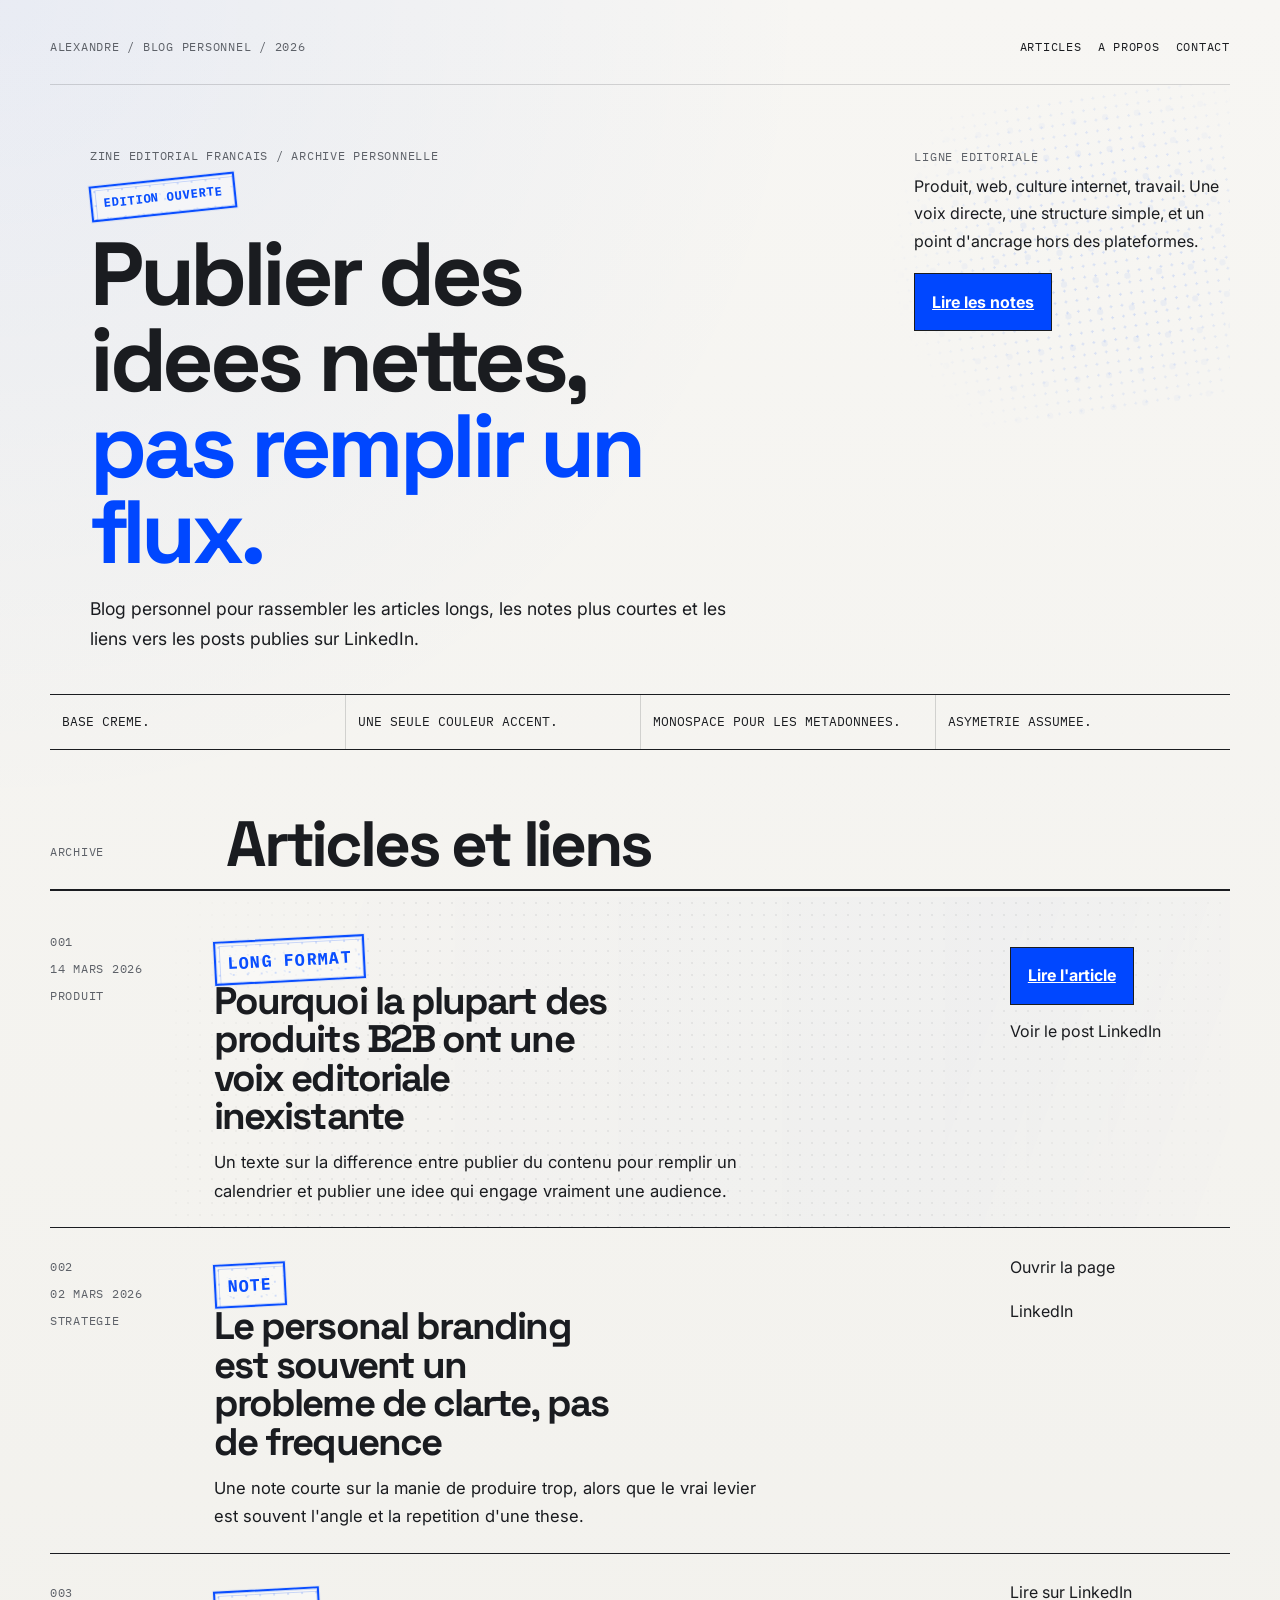
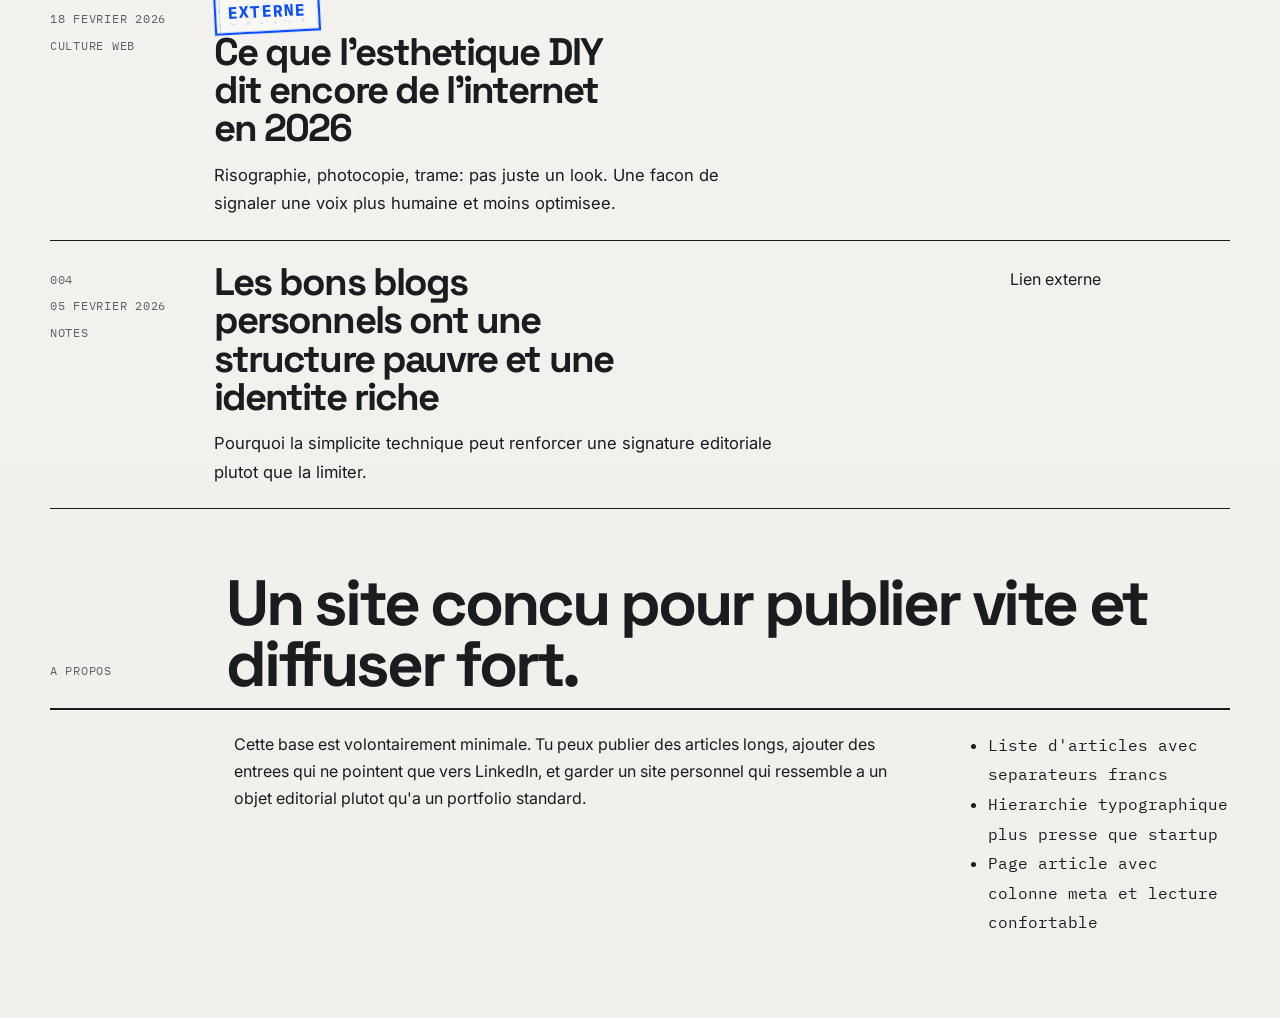
==== index.html @ 9a9c35d8 "first commit" ====
<!DOCTYPE html>
<html lang="fr">
  <head>
    <meta charset="UTF-8" />
    <meta name="viewport" content="width=device-width, initial-scale=1.0" />
    <title>Alexandre | Notes, articles et prises de position</title>
    <meta
      name="description"
      content="Blog personnel editorial. Articles, notes et liens vers les publications LinkedIn."
    />
    <link rel="preconnect" href="https://fonts.googleapis.com" />
    <link rel="preconnect" href="https://fonts.gstatic.com" crossorigin />
    <link
      href="https://fonts.googleapis.com/css2?family=IBM+Plex+Mono:wght@400;500;700&family=Inter:wght@400;500;600;700;800&family=Space+Grotesk:wght@500;700&display=swap"
      rel="stylesheet"
    />
    <link rel="stylesheet" href="./styles.css" />
  </head>
  <body class="home-page">
    <div class="page-grain" aria-hidden="true"></div>

    <header class="site-header">
      <p class="site-kicker">Alexandre / blog personnel / 2026</p>
      <nav class="site-nav" aria-label="Navigation principale">
        <a href="#articles">Articles</a>
        <a href="#about">A propos</a>
        <a href="mailto:bonjour@example.com">Contact</a>
      </nav>
    </header>

    <main>
      <section class="hero">
        <div class="hero-copy">
          <p class="eyebrow">Zine editorial francais / archive personnelle</p>
          <p class="stamp stamp-hero">Edition ouverte</p>
          <h1>
            Publier des idees nettes,
            <span>pas remplir un flux.</span>
          </h1>
          <p class="hero-lead">
            Blog personnel pour rassembler les articles longs, les notes plus
            courtes et les liens vers les posts publies sur LinkedIn.
          </p>
        </div>

        <div class="hero-note">
          <p class="meta">Ligne editoriale</p>
          <p>
            Produit, web, culture internet, travail. Une voix directe, une
            structure simple, et un point d'ancrage hors des plateformes.
          </p>
          <a class="button-link" href="#articles">Lire les notes</a>
        </div>
      </section>

      <section class="manifesto-band" aria-label="Ligne editoriale">
        <p>Base creme.</p>
        <p>Une seule couleur accent.</p>
        <p>Monospace pour les metadonnees.</p>
        <p>Asymetrie assumee.</p>
      </section>

      <section class="articles-section" id="articles">
        <div class="section-heading">
          <p class="section-label">Archive</p>
          <h2>Articles et liens</h2>
        </div>

        <div class="archive-list">
          <article class="archive-item archive-item-featured">
            <div class="archive-meta">
              <p class="meta">001</p>
              <p class="meta">14 mars 2026</p>
              <p class="meta">produit</p>
            </div>
            <div class="archive-main">
              <p class="stamp stamp-inline">Long format</p>
              <h3>Pourquoi la plupart des produits B2B ont une voix editoriale inexistante</h3>
              <p>
                Un texte sur la difference entre publier du contenu pour remplir
                un calendrier et publier une idee qui engage vraiment une
                audience.
              </p>
            </div>
            <div class="archive-actions">
              <a class="button-link" href="./articles/voix-editoriale.html">Lire l'article</a>
              <a class="text-link" href="https://www.linkedin.com/" target="_blank" rel="noreferrer"
                >Voir le post LinkedIn</a
              >
            </div>
          </article>

          <article class="archive-item">
            <div class="archive-meta">
              <p class="meta">002</p>
              <p class="meta">02 mars 2026</p>
              <p class="meta">strategie</p>
            </div>
            <div class="archive-main">
              <p class="stamp stamp-inline">Note</p>
              <h3>Le personal branding est souvent un probleme de clarte, pas de frequence</h3>
              <p>
                Une note courte sur la manie de produire trop, alors que le vrai
                levier est souvent l'angle et la repetition d'une these.
              </p>
            </div>
            <div class="archive-actions">
              <a class="text-link" href="./articles/personal-branding.html">Ouvrir la page</a>
              <a class="text-link" href="https://www.linkedin.com/" target="_blank" rel="noreferrer"
                >LinkedIn</a
              >
            </div>
          </article>

          <article class="archive-item">
            <div class="archive-meta">
              <p class="meta">003</p>
              <p class="meta">18 fevrier 2026</p>
              <p class="meta">culture web</p>
            </div>
            <div class="archive-main">
              <p class="stamp stamp-inline">Externe</p>
              <h3>Ce que l'esthetique DIY dit encore de l'internet en 2026</h3>
              <p>
                Risographie, photocopie, trame: pas juste un look. Une facon de
                signaler une voix plus humaine et moins optimisee.
              </p>
            </div>
            <div class="archive-actions">
              <a class="text-link" href="https://www.linkedin.com/" target="_blank" rel="noreferrer"
                >Lire sur LinkedIn</a
              >
            </div>
          </article>

          <article class="archive-item">
            <div class="archive-meta">
              <p class="meta">004</p>
              <p class="meta">05 fevrier 2026</p>
              <p class="meta">notes</p>
            </div>
            <div class="archive-main">
              <h3>Les bons blogs personnels ont une structure pauvre et une identite riche</h3>
              <p>
                Pourquoi la simplicite technique peut renforcer une signature
                editoriale plutot que la limiter.
              </p>
            </div>
            <div class="archive-actions">
              <a class="text-link" href="https://www.linkedin.com/" target="_blank" rel="noreferrer"
                >Lien externe</a
              >
            </div>
          </article>
        </div>
      </section>

      <section class="about-section" id="about">
        <div class="section-heading">
          <p class="section-label">A propos</p>
          <h2>Un site concu pour publier vite et diffuser fort.</h2>
        </div>

        <div class="about-layout">
          <p>
            Cette base est volontairement minimale. Tu peux publier des articles
            longs, ajouter des entrees qui ne pointent que vers LinkedIn, et
            garder un site personnel qui ressemble a un objet editorial plutot
            qu'a un portfolio standard.
          </p>
          <ul class="about-list">
            <li>Liste d'articles avec separateurs francs</li>
            <li>Hierarchie typographique plus presse que startup</li>
            <li>Page article avec colonne meta et lecture confortable</li>
          </ul>
        </div>
      </section>
    </main>
  </body>
</html>
---- styles.css ----
:root {
  --bg: #f7f6f3;
  --bg-strong: #f0efea;
  --surface: rgba(255, 255, 255, 0.52);
  --text: #1a1c20;
  --muted: #5d6168;
  --line: rgba(26, 28, 32, 0.16);
  --line-strong: #1a1c20;
  --accent: #0047ff;
  --accent-soft: rgba(0, 71, 255, 0.08);
  --font-display: "Space Grotesk", "Arial Black", sans-serif;
  --font-body: "Inter", Arial, sans-serif;
  --font-mono: "IBM Plex Mono", monospace;
  --content-width: 1180px;
  --reading-width: 66ch;
  --halftone-dark: rgba(26, 28, 32, 0.12);
  --halftone-accent: rgba(0, 71, 255, 0.15);
}

*,
*::before,
*::after {
  box-sizing: border-box;
}

html {
  scroll-behavior: smooth;
}

body {
  margin: 0;
  min-height: 100vh;
  color: var(--text);
  font-family: var(--font-body);
  line-height: 1.7;
  background:
    radial-gradient(circle at top left, rgba(0, 71, 255, 0.06), transparent 28%),
    linear-gradient(180deg, var(--bg) 0%, var(--bg-strong) 100%);
}

img {
  display: block;
  max-width: 100%;
}

a {
  color: inherit;
}

.page-grain {
  position: fixed;
  inset: 0;
  pointer-events: none;
  opacity: 0.04;
  background-image:
    radial-gradient(rgba(0, 0, 0, 0.18) 0.45px, transparent 0.45px),
    radial-gradient(rgba(0, 0, 0, 0.08) 0.45px, transparent 0.45px);
  background-position: 0 0, 9px 11px;
  background-size: 14px 14px, 17px 17px;
  mix-blend-mode: multiply;
}

.site-header,
main {
  position: relative;
  z-index: 1;
}

.site-header,
.hero,
.manifesto-band,
.articles-section,
.about-section,
.article-shell {
  width: min(calc(100% - 2rem), var(--content-width));
  margin-inline: auto;
}

.site-header {
  display: flex;
  justify-content: space-between;
  align-items: baseline;
  gap: 1rem;
  padding: 1.5rem 0 0.85rem;
  border-bottom: 1px solid var(--line);
}

.site-kicker,
.meta,
.section-label,
.eyebrow,
.site-nav,
.article-number,
.back-link {
  font-family: var(--font-mono);
  font-size: 0.78rem;
  letter-spacing: 0.06em;
  text-transform: uppercase;
}

.site-kicker,
.meta,
.section-label,
.eyebrow,
.article-number {
  color: var(--muted);
}

.site-nav {
  display: flex;
  flex-wrap: wrap;
  gap: 1rem;
}

.site-nav a,
.text-link,
.back-link {
  text-decoration: none;
}

.site-nav a:hover,
.site-nav a:focus-visible,
.text-link:hover,
.text-link:focus-visible,
.archive-item:hover h3,
.archive-item:focus-within h3 {
  color: var(--accent);
}

.hero {
  position: relative;
  overflow: hidden;
  display: grid;
  grid-template-columns: minmax(0, 1.45fr) minmax(240px, 0.55fr);
  gap: 2rem;
  padding: 3rem 0 2.5rem;
  align-items: end;
}

.hero::after {
  content: "";
  position: absolute;
  right: -6rem;
  top: 0.5rem;
  width: 28rem;
  height: 20rem;
  pointer-events: none;
  background-image:
    radial-gradient(circle, var(--halftone-accent) 0 1.2px, transparent 1.2px),
    radial-gradient(circle, rgba(0, 71, 255, 0.06) 0 3.5px, transparent 3.5px);
  background-size: 11px 11px, 32px 32px;
  background-position: 0 0, 6px 10px;
  mix-blend-mode: multiply;
  opacity: 0.85;
  transform: rotate(-8deg);
  mask-image: radial-gradient(circle at center, black 30%, transparent 78%);
}

.hero-copy {
  position: relative;
  z-index: 1;
  padding-left: clamp(0rem, 4vw, 2.5rem);
}

.stamp {
  display: inline-flex;
  align-items: center;
  justify-content: center;
  position: relative;
  width: fit-content;
  max-width: 100%;
  padding: 0.38rem 0.7rem 0.34rem;
  border: 2px solid var(--accent);
  color: var(--accent);
  font-family: var(--font-mono);
  font-size: 0.76rem;
  font-weight: 700;
  letter-spacing: 0.08em;
  text-transform: uppercase;
  background:
    radial-gradient(circle at 20% 30%, rgba(0, 71, 255, 0.16) 0 1px, transparent 1px),
    radial-gradient(circle at 80% 70%, rgba(0, 71, 255, 0.12) 0 1px, transparent 1px),
    rgba(255, 255, 255, 0.45);
  background-size: 14px 14px, 18px 18px, auto;
  box-shadow:
    inset 0 0 0 1px rgba(0, 71, 255, 0.2),
    0 0 0 1px rgba(0, 71, 255, 0.08);
  opacity: 0.96;
  mix-blend-mode: multiply;
  filter: saturate(1.05) contrast(1.02);
}

.stamp::before,
.stamp::after {
  content: "";
  position: absolute;
  inset: 0;
  pointer-events: none;
}

.stamp::before {
  border: 1px solid rgba(0, 71, 255, 0.38);
  transform: translate(2px, 2px) scale(0.98);
  opacity: 0.55;
}

.stamp::after {
  inset: 18% 10%;
  background-image: radial-gradient(rgba(0, 71, 255, 0.16) 0 0.7px, transparent 0.7px);
  background-size: 9px 9px;
  opacity: 0.4;
  mix-blend-mode: multiply;
}

.stamp-hero {
  margin: 0 0 1rem;
  transform: rotate(-6deg);
}

.stamp-inline {
  margin: 0 0 0.9rem;
  transform: rotate(-3deg);
}

.hero h1,
.section-heading h2,
.archive-main h3,
.article-hero h1,
.article-body h2 {
  margin: 0;
  font-family: var(--font-display);
  font-weight: 700;
  letter-spacing: -0.05em;
}

.hero h1 {
  max-width: 11ch;
  font-size: clamp(3.2rem, 7vw, 6.5rem);
  line-height: 0.96;
}

.hero h1 span {
  color: var(--accent);
}

.hero-lead {
  max-width: 42rem;
  margin: 1.2rem 0 0;
  font-size: 1.1rem;
}

.hero-note {
  position: relative;
  z-index: 1;
  align-self: start;
  padding-top: 0.5rem;
}

.hero-note p {
  margin: 0.35rem 0 0;
}

.button-link,
.text-link,
.back-link {
  display: inline-flex;
  align-items: center;
  gap: 0.35rem;
}

.button-link {
  margin-top: 1.15rem;
  padding: 0.9rem 1.05rem;
  border: 1px solid var(--line-strong);
  background: var(--accent);
  color: #ffffff;
  font-weight: 700;
}

.button-link:hover,
.button-link:focus-visible {
  background: #0039cd;
}

.text-link {
  padding-bottom: 0.15rem;
  border-bottom: 2px solid transparent;
}

.text-link:hover,
.text-link:focus-visible,
.back-link:hover,
.back-link:focus-visible {
  border-color: currentColor;
}

.manifesto-band {
  position: relative;
  overflow: hidden;
  display: grid;
  grid-template-columns: repeat(4, 1fr);
  gap: 0;
  margin-bottom: 4rem;
  border-top: 1px solid var(--line-strong);
  border-bottom: 1px solid var(--line-strong);
}

.manifesto-band::after {
  content: "";
  position: absolute;
  inset: 0;
  pointer-events: none;
  background-image: radial-gradient(circle, var(--halftone-dark) 0 0.7px, transparent 0.7px);
  background-size: 10px 10px;
  opacity: 0.35;
  mask-image: linear-gradient(90deg, transparent, black 22%, black 78%, transparent);
}

.manifesto-band p {
  position: relative;
  z-index: 1;
  margin: 0;
  padding: 1rem 0.75rem;
  font-family: var(--font-mono);
  font-size: 0.82rem;
  text-transform: uppercase;
}

.manifesto-band p + p {
  border-left: 1px solid var(--line);
}


.section-heading {
  display: grid;
  grid-template-columns: 160px 1fr;
  gap: 1rem;
  align-items: end;
  padding-bottom: 0.9rem;
  border-bottom: 2px solid var(--line-strong);
}

.section-heading h2 {
  font-size: clamp(2.2rem, 5vw, 4.2rem);
  line-height: 0.94;
}

.articles-section {
  padding-bottom: 4rem;
}

.archive-list {
  padding-top: 0.35rem;
}

.archive-item {
  display: grid;
  grid-template-columns: 140px minmax(0, 1fr) 220px;
  gap: 1.5rem;
  align-items: start;
  padding: 1.4rem 0;
  border-bottom: 1px solid var(--line-strong);
}

.archive-item-featured {
  position: relative;
  padding-top: 1.8rem;
}

.archive-item-featured::before {
  content: "";
  position: absolute;
  inset: 0 0 0 7.5rem;
  pointer-events: none;
  background:
    radial-gradient(circle, var(--halftone-dark) 0 0.8px, transparent 0.8px),
    linear-gradient(90deg, transparent 0%, rgba(0, 71, 255, 0.05) 100%);
  background-size: 12px 12px, auto;
  background-position: 0 0, 0 0;
  opacity: 0.5;
  mask-image: linear-gradient(110deg, transparent 0%, black 22%, black 72%, transparent 100%);
}

.archive-item-featured > * {
  position: relative;
  z-index: 1;
}

.archive-meta {
  padding-top: 0.35rem;
}

.archive-meta p {
  margin: 0 0 0.35rem;
}

.archive-main h3 {
  max-width: 16ch;
  font-size: clamp(1.7rem, 3vw, 3rem);
  line-height: 1;
}

.archive-main p {
  max-width: 56ch;
  margin: 0.8rem 0 0;
  font-size: 1.04rem;
}

.archive-actions {
  display: flex;
  flex-direction: column;
  align-items: flex-start;
  gap: 0.8rem;
  padding-top: 0.2rem;
}

.about-section {
  padding-bottom: 5rem;
}

.about-layout {
  display: grid;
  grid-template-columns: 160px minmax(0, 1fr) 260px;
  gap: 1rem 1.5rem;
  padding-top: 1.3rem;
}

.about-layout p {
  grid-column: 2;
  max-width: var(--reading-width);
  margin: 0;
}

.about-list {
  grid-column: 3;
  margin: 0;
  padding-left: 1.1rem;
  font-family: var(--font-mono);
  line-height: 1.85;
}

.article-page {
  padding-bottom: 4rem;
}

.article-shell {
  padding-top: 1.5rem;
}

.back-link {
  margin-bottom: 2rem;
}

.article-hero {
  display: grid;
  grid-template-columns: 160px minmax(0, 1fr) 240px;
  gap: 1.5rem;
  align-items: start;
  margin-bottom: 2.2rem;
}

.article-hero > div {
  grid-column: 2;
}

.article-hero h1 {
  max-width: 12ch;
  font-size: clamp(2.8rem, 6vw, 5.3rem);
  line-height: 0.95;
}

.article-lead {
  max-width: var(--reading-width);
  margin: 1rem 0 0;
  font-size: 1.12rem;
}

.article-sidecard {
  grid-column: 3;
  padding-top: 0.4rem;
  border-left: 1px solid var(--line);
  padding-left: 1rem;
}

.article-sidecard p {
  margin: 0.3rem 0;
}

.article-content-grid {
  display: grid;
  grid-template-columns: 160px minmax(0, 1fr) 240px;
  gap: 1.5rem;
}


.article-body {
  grid-column: 2;
  max-width: var(--reading-width);
}

.article-body h2 {
  margin: 2.5rem 0 0.9rem;
  font-size: clamp(1.7rem, 3.5vw, 2.6rem);
  line-height: 0.98;
}

.article-body p,
.article-body li {
  font-size: 1.05rem;
}

.article-body ul {
  padding-left: 1.1rem;
}

.article-pullquote {
  grid-column: 3;
  align-self: start;
  position: sticky;
  top: 1.5rem;
  padding-left: 1rem;
  border-left: 1px solid var(--line);
}

.article-pullquote p {
  margin: 0;
  font-family: var(--font-display);
  font-size: 1.35rem;
  line-height: 1.05;
  letter-spacing: -0.04em;
}

@media (max-width: 980px) {
  .hero,
  .section-heading,
  .archive-item,
  .about-layout,
  .article-hero,
  .article-content-grid,
  .manifesto-band {
    grid-template-columns: 1fr;
  }

  .hero-copy,
  .article-hero > div,
  .article-body,
  .about-layout p,
  .about-list,
  .article-sidecard,
  .article-pullquote {
    grid-column: auto;
    padding-left: 0;
    border-left: 0;
  }

  .manifesto-band p + p {
    border-left: 0;
    border-top: 1px solid var(--line);
  }

  .archive-item,
  .archive-actions {
    gap: 0.9rem;
  }

  .archive-actions {
    flex-direction: row;
    flex-wrap: wrap;
  }

  .article-pullquote {
    position: static;
    padding-top: 0.5rem;
    border-top: 1px solid var(--line);
  }

  .hero::after {
    right: -9rem;
    width: 22rem;
    height: 16rem;
    opacity: 0.65;
  }

  .archive-item-featured::before {
    inset: 0;
  }
}

@media (max-width: 640px) {
  .site-header {
    flex-direction: column;
    align-items: flex-start;
  }

  .hero {
    padding-top: 2.2rem;
  }

  .hero h1,
  .section-heading h2,
  .archive-main h3,
  .article-hero h1 {
    max-width: 100%;
  }

  .hero::after {
    right: -8rem;
    top: 2rem;
    width: 18rem;
    height: 12rem;
  }
}
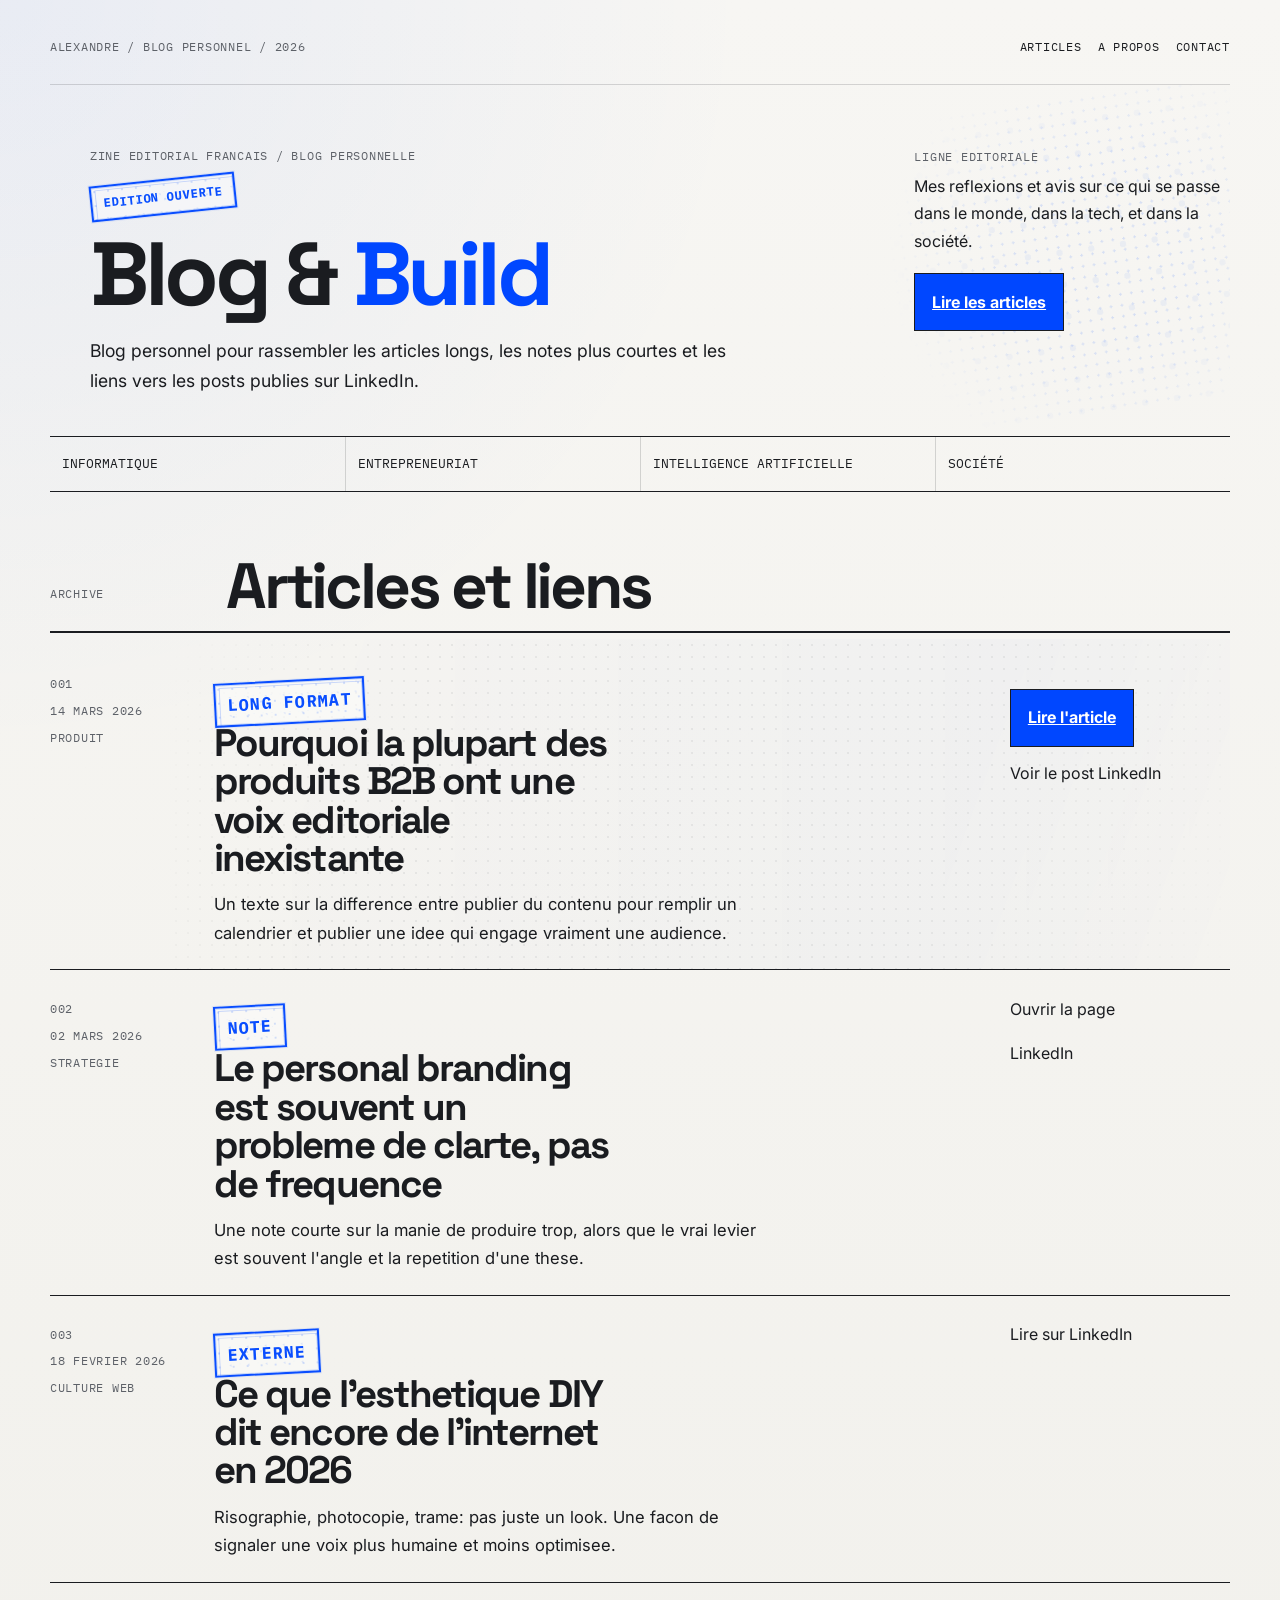
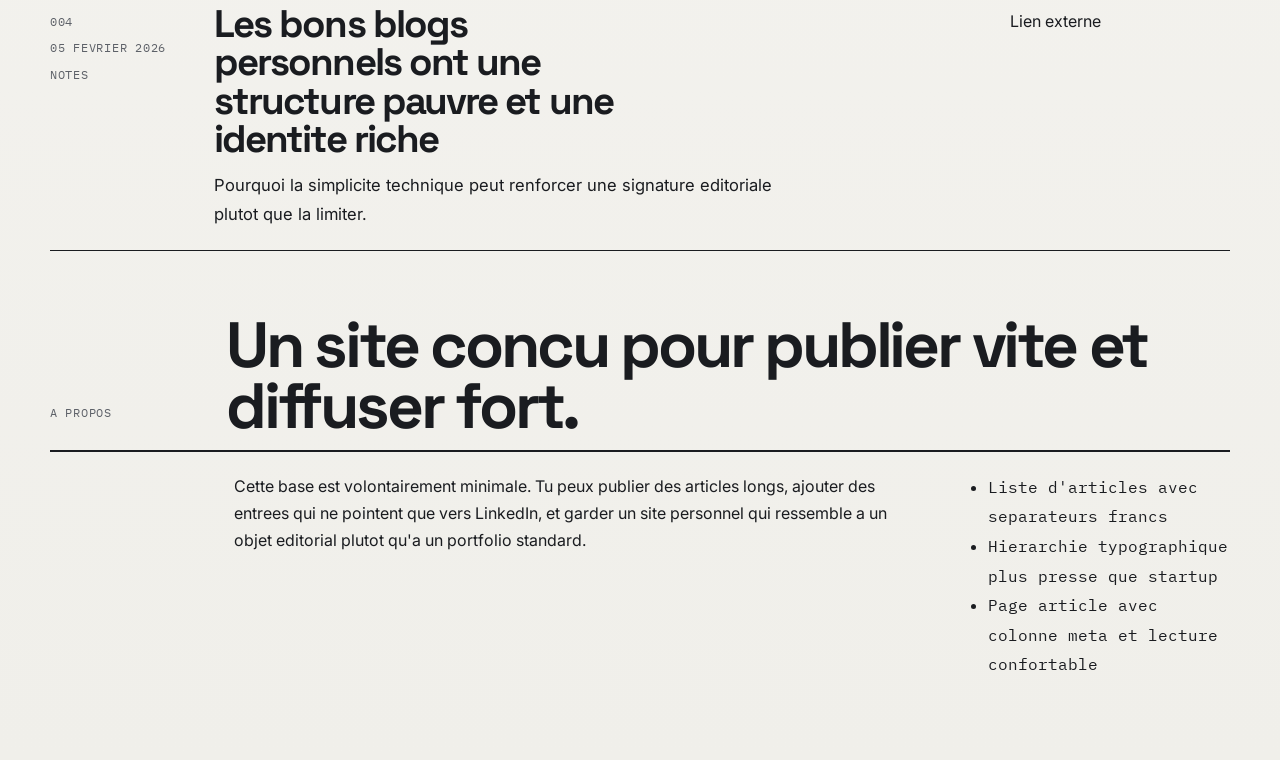
==== commit b71204da: "update" ====
--- a/index.html
+++ b/index.html
@@ -3,7 +3,7 @@
   <head>
     <meta charset="UTF-8" />
     <meta name="viewport" content="width=device-width, initial-scale=1.0" />
-    <title>Alexandre | Notes, articles et prises de position</title>
+    <title>Alexandre EBERHARDT | Notes, articles et prises de position</title>
     <meta
       name="description"
       content="Blog personnel editorial. Articles, notes et liens vers les publications LinkedIn."
@@ -31,11 +31,11 @@
     <main>
       <section class="hero">
         <div class="hero-copy">
-          <p class="eyebrow">Zine editorial francais / archive personnelle</p>
+          <p class="eyebrow">Zine editorial francais / blog personnelle</p>
           <p class="stamp stamp-hero">Edition ouverte</p>
           <h1>
-            Publier des idees nettes,
-            <span>pas remplir un flux.</span>
+            Blog &
+            <span>Build</span>
           </h1>
           <p class="hero-lead">
             Blog personnel pour rassembler les articles longs, les notes plus
@@ -46,18 +46,17 @@
         <div class="hero-note">
           <p class="meta">Ligne editoriale</p>
           <p>
-            Produit, web, culture internet, travail. Une voix directe, une
-            structure simple, et un point d'ancrage hors des plateformes.
+            Mes reflexions et avis sur ce qui se passe dans le monde, dans la tech, et dans la société.
           </p>
-          <a class="button-link" href="#articles">Lire les notes</a>
+          <a class="button-link" href="#articles">Lire les articles</a>
         </div>
       </section>
 
       <section class="manifesto-band" aria-label="Ligne editoriale">
-        <p>Base creme.</p>
-        <p>Une seule couleur accent.</p>
-        <p>Monospace pour les metadonnees.</p>
-        <p>Asymetrie assumee.</p>
+        <p>Informatique</p>
+        <p>Entrepreneuriat</p>
+        <p>Intelligence artificielle</p>
+        <p>Société</p>
       </section>
 
       <section class="articles-section" id="articles">
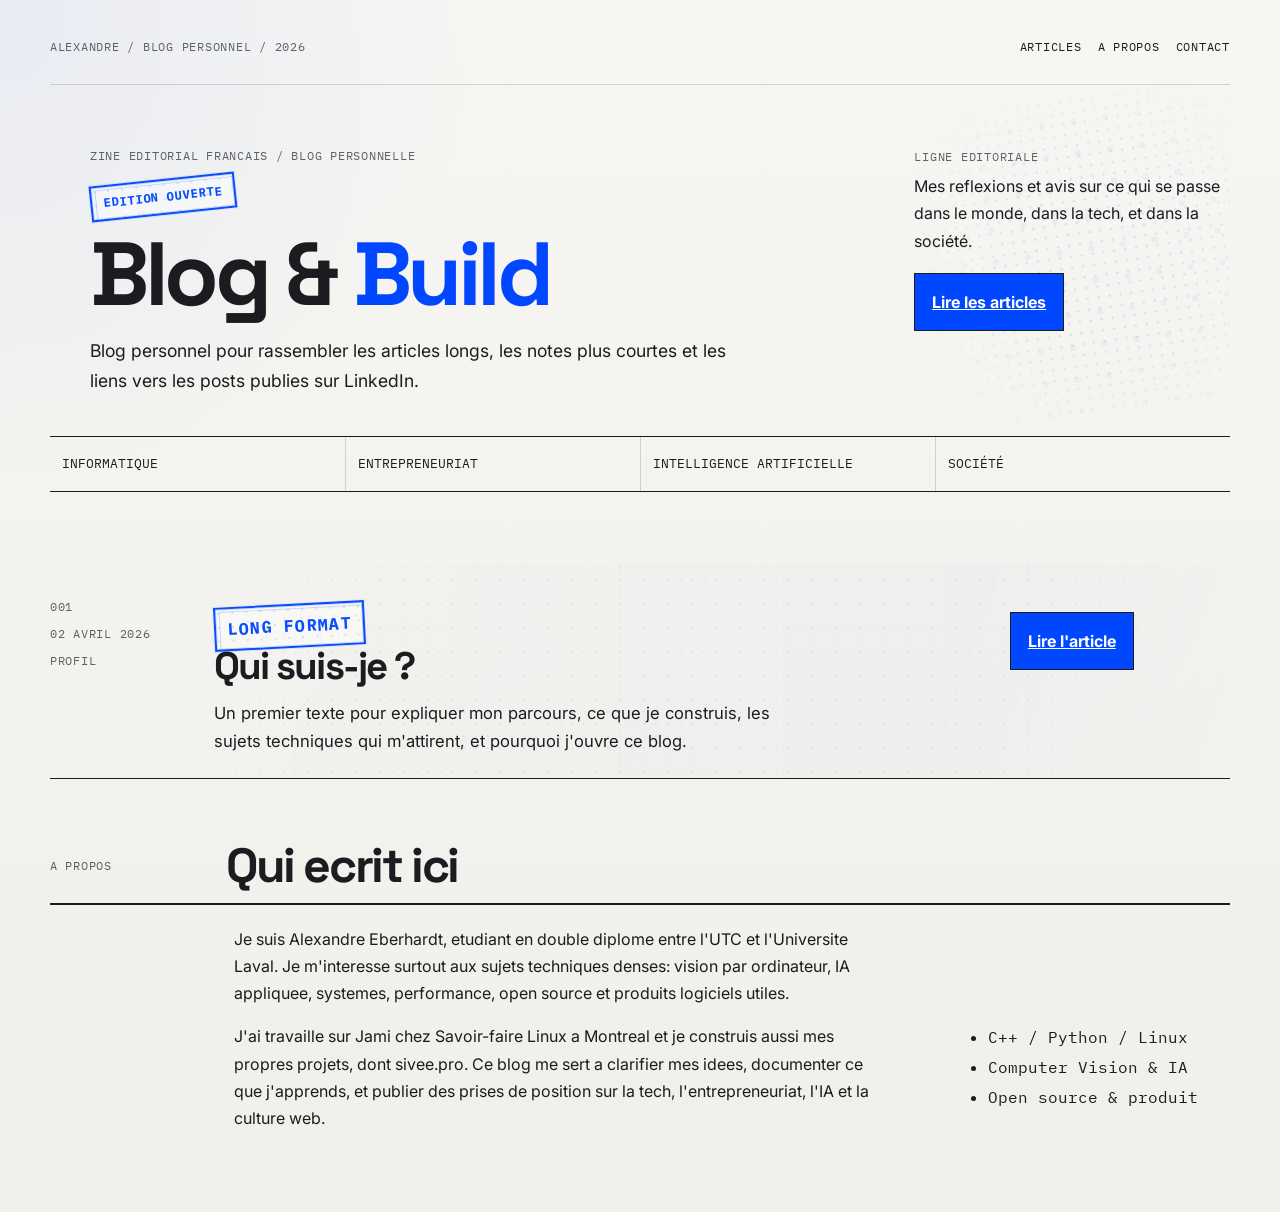
==== commit a8787ed3: "clean" ====
--- a/index.html
+++ b/index.html
@@ -60,95 +60,26 @@
       </section>
 
       <section class="articles-section" id="articles">
-        <div class="section-heading">
-          <p class="section-label">Archive</p>
-          <h2>Articles et liens</h2>
-        </div>
-
         <div class="archive-list">
           <article class="archive-item archive-item-featured">
             <div class="archive-meta">
               <p class="meta">001</p>
-              <p class="meta">14 mars 2026</p>
-              <p class="meta">produit</p>
+              <p class="meta">02 avril 2026</p>
+              <p class="meta">profil</p>
             </div>
             <div class="archive-main">
               <p class="stamp stamp-inline">Long format</p>
-              <h3>Pourquoi la plupart des produits B2B ont une voix editoriale inexistante</h3>
+              <h3>
+                <a href="./articles/qui-suis-je.html">Qui suis-je ?</a>
+              </h3>
               <p>
-                Un texte sur la difference entre publier du contenu pour remplir
-                un calendrier et publier une idee qui engage vraiment une
-                audience.
+                Un premier texte pour expliquer mon parcours, ce que je
+                construis, les sujets techniques qui m'attirent, et pourquoi
+                j'ouvre ce blog.
               </p>
             </div>
             <div class="archive-actions">
-              <a class="button-link" href="./articles/voix-editoriale.html">Lire l'article</a>
-              <a class="text-link" href="https://www.linkedin.com/" target="_blank" rel="noreferrer"
-                >Voir le post LinkedIn</a
-              >
-            </div>
-          </article>
-
-          <article class="archive-item">
-            <div class="archive-meta">
-              <p class="meta">002</p>
-              <p class="meta">02 mars 2026</p>
-              <p class="meta">strategie</p>
-            </div>
-            <div class="archive-main">
-              <p class="stamp stamp-inline">Note</p>
-              <h3>Le personal branding est souvent un probleme de clarte, pas de frequence</h3>
-              <p>
-                Une note courte sur la manie de produire trop, alors que le vrai
-                levier est souvent l'angle et la repetition d'une these.
-              </p>
-            </div>
-            <div class="archive-actions">
-              <a class="text-link" href="./articles/personal-branding.html">Ouvrir la page</a>
-              <a class="text-link" href="https://www.linkedin.com/" target="_blank" rel="noreferrer"
-                >LinkedIn</a
-              >
-            </div>
-          </article>
-
-          <article class="archive-item">
-            <div class="archive-meta">
-              <p class="meta">003</p>
-              <p class="meta">18 fevrier 2026</p>
-              <p class="meta">culture web</p>
-            </div>
-            <div class="archive-main">
-              <p class="stamp stamp-inline">Externe</p>
-              <h3>Ce que l'esthetique DIY dit encore de l'internet en 2026</h3>
-              <p>
-                Risographie, photocopie, trame: pas juste un look. Une facon de
-                signaler une voix plus humaine et moins optimisee.
-              </p>
-            </div>
-            <div class="archive-actions">
-              <a class="text-link" href="https://www.linkedin.com/" target="_blank" rel="noreferrer"
-                >Lire sur LinkedIn</a
-              >
-            </div>
-          </article>
-
-          <article class="archive-item">
-            <div class="archive-meta">
-              <p class="meta">004</p>
-              <p class="meta">05 fevrier 2026</p>
-              <p class="meta">notes</p>
-            </div>
-            <div class="archive-main">
-              <h3>Les bons blogs personnels ont une structure pauvre et une identite riche</h3>
-              <p>
-                Pourquoi la simplicite technique peut renforcer une signature
-                editoriale plutot que la limiter.
-              </p>
-            </div>
-            <div class="archive-actions">
-              <a class="text-link" href="https://www.linkedin.com/" target="_blank" rel="noreferrer"
-                >Lien externe</a
-              >
+              <a class="button-link" href="./articles/qui-suis-je.html">Lire l'article</a>
             </div>
           </article>
         </div>
@@ -157,23 +88,31 @@
       <section class="about-section" id="about">
         <div class="section-heading">
           <p class="section-label">A propos</p>
-          <h2>Un site concu pour publier vite et diffuser fort.</h2>
+          <h3>Qui ecrit ici</h3>
         </div>
 
         <div class="about-layout">
           <p>
-            Cette base est volontairement minimale. Tu peux publier des articles
-            longs, ajouter des entrees qui ne pointent que vers LinkedIn, et
-            garder un site personnel qui ressemble a un objet editorial plutot
-            qu'a un portfolio standard.
+            Je suis Alexandre Eberhardt, etudiant en double diplome entre
+            l'UTC et l'Universite Laval. Je m'interesse surtout aux sujets
+            techniques denses: vision par ordinateur, IA appliquee, systemes,
+            performance, open source et produits logiciels utiles.
+          </p>
+          <p>
+            J'ai travaille sur Jami chez Savoir-faire Linux a Montreal et je
+            construis aussi mes propres projets, dont sivee.pro. Ce blog me sert
+            a clarifier mes idees, documenter ce que j'apprends, et publier des
+            prises de position sur la tech, l'entrepreneuriat, l'IA et la culture
+            web.
           </p>
           <ul class="about-list">
-            <li>Liste d'articles avec separateurs francs</li>
-            <li>Hierarchie typographique plus presse que startup</li>
-            <li>Page article avec colonne meta et lecture confortable</li>
+            <li>C++ / Python / Linux</li>
+            <li>Computer Vision & IA</li>
+            <li>Open source & produit</li>
           </ul>
         </div>
       </section>
+
     </main>
   </body>
 </html>
--- a/styles.css
+++ b/styles.css
@@ -114,6 +114,7 @@
 
 .site-nav a,
 .text-link,
+.archive-main h3 a,
 .back-link {
   text-decoration: none;
 }
@@ -224,6 +225,7 @@
 
 .hero h1,
 .section-heading h2,
+.section-heading h3,
 .archive-main h3,
 .article-hero h1,
 .article-body h2 {
@@ -343,6 +345,11 @@
 .section-heading h2 {
   font-size: clamp(2.2rem, 5vw, 4.2rem);
   line-height: 0.94;
+}
+
+.section-heading h3 {
+  font-size: clamp(1.8rem, 4vw, 3rem);
+  line-height: 0.96;
 }
 
 .articles-section {
@@ -598,6 +605,7 @@
 
   .hero h1,
   .section-heading h2,
+  .section-heading h3,
   .archive-main h3,
   .article-hero h1 {
     max-width: 100%;
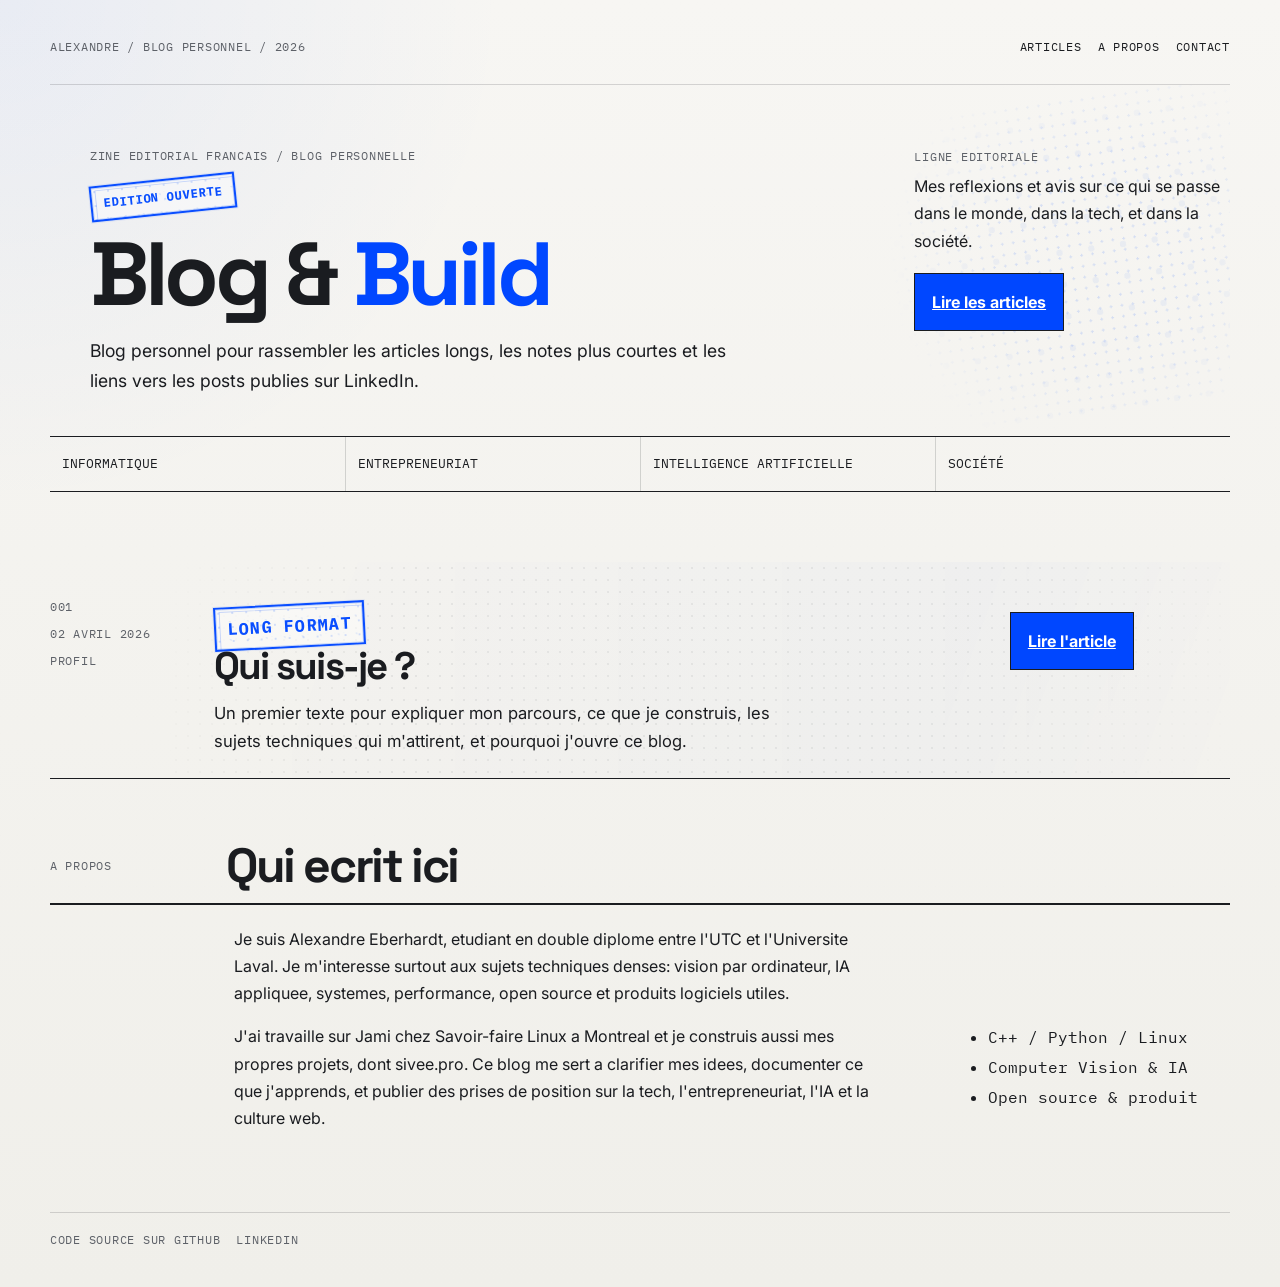
==== commit 0b55f4fa: "add footer and lines" ====
--- a/index.html
+++ b/index.html
@@ -114,5 +114,24 @@
       </section>
 
     </main>
+
+    <footer class="site-footer">
+      <a
+        class="text-link"
+        href="https://github.com/alexandreeberhardt/BlogAndBuild"
+        target="_blank"
+        rel="noreferrer"
+      >
+        Code source sur GitHub
+      </a>
+      <a
+        class="text-link"
+        href="https://linkedin.com/in/alexandreeberhardt"
+        target="_blank"
+        rel="noreferrer"
+      >
+        LinkedIn
+      </a>
+    </footer>
   </body>
 </html>
--- a/styles.css
+++ b/styles.css
@@ -71,6 +71,7 @@
 .manifesto-band,
 .articles-section,
 .about-section,
+.site-footer,
 .article-shell {
   width: min(calc(100% - 2rem), var(--content-width));
   margin-inline: auto;
@@ -446,6 +447,21 @@
   line-height: 1.85;
 }
 
+.site-footer {
+  position: relative;
+  z-index: 1;
+  display: flex;
+  flex-wrap: wrap;
+  gap: 1rem;
+  padding: 1rem 0 2rem;
+  border-top: 1px solid var(--line);
+  font-family: var(--font-mono);
+  font-size: 0.78rem;
+  letter-spacing: 0.06em;
+  text-transform: uppercase;
+  color: var(--muted);
+}
+
 .article-page {
   padding-bottom: 4rem;
 }
@@ -463,7 +479,9 @@
   grid-template-columns: 160px minmax(0, 1fr) 240px;
   gap: 1.5rem;
   align-items: start;
+  padding-bottom: 2rem;
   margin-bottom: 2.2rem;
+  border-bottom: 1px solid var(--line-strong);
 }
 
 .article-hero > div {
@@ -485,6 +503,7 @@
 .article-sidecard {
   grid-column: 3;
   padding-top: 0.4rem;
+  border-top: 1px solid var(--line);
   border-left: 1px solid var(--line);
   padding-left: 1rem;
 }
@@ -509,6 +528,11 @@
   margin: 2.5rem 0 0.9rem;
   font-size: clamp(1.7rem, 3.5vw, 2.6rem);
   line-height: 0.98;
+}
+
+.article-body h2:not(:first-of-type) {
+  padding-top: 1.1rem;
+  border-top: 1px solid var(--line);
 }
 
 .article-body p,
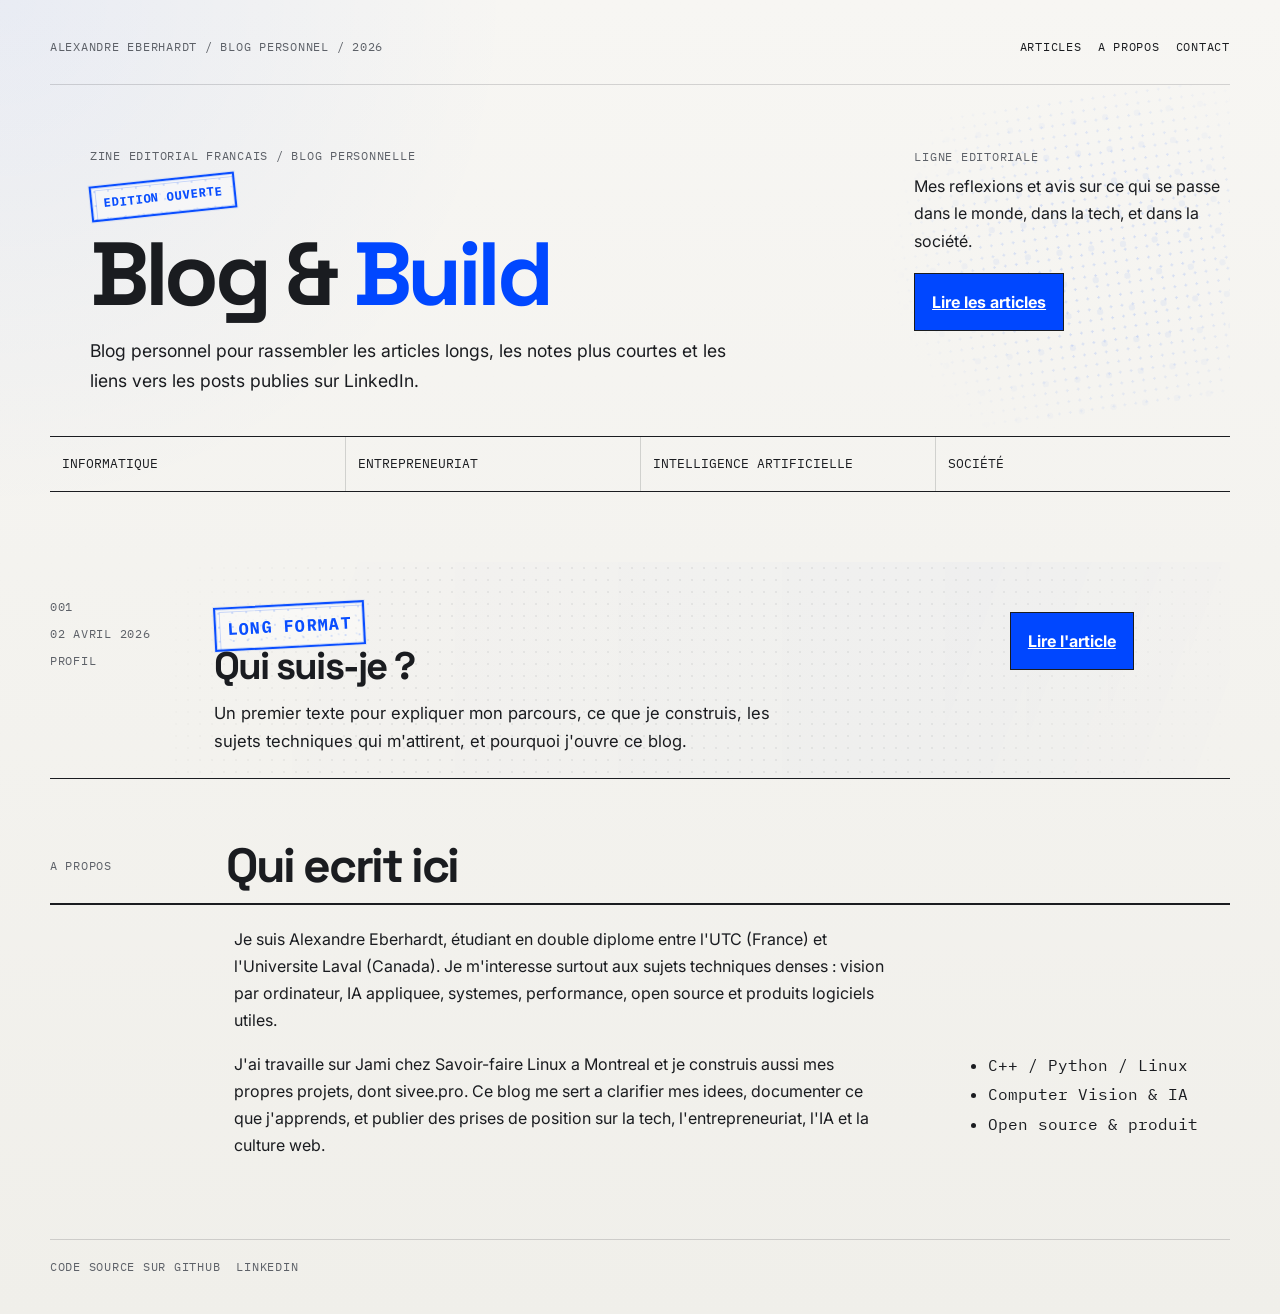
==== commit 13e3d1d6: "add contact and update description" ====
--- a/index.html
+++ b/index.html
@@ -3,7 +3,7 @@
   <head>
     <meta charset="UTF-8" />
     <meta name="viewport" content="width=device-width, initial-scale=1.0" />
-    <title>Alexandre EBERHARDT | Notes, articles et prises de position</title>
+    <title>Alexandre | Blog & Build</title>
     <meta
       name="description"
       content="Blog personnel editorial. Articles, notes et liens vers les publications LinkedIn."
@@ -20,11 +20,11 @@
     <div class="page-grain" aria-hidden="true"></div>
 
     <header class="site-header">
-      <p class="site-kicker">Alexandre / blog personnel / 2026</p>
+      <p class="site-kicker">Alexandre Eberhardt / blog personnel / 2026</p>
       <nav class="site-nav" aria-label="Navigation principale">
         <a href="#articles">Articles</a>
         <a href="#about">A propos</a>
-        <a href="mailto:bonjour@example.com">Contact</a>
+        <a href="./contact.html">Contact</a>
       </nav>
     </header>
 
@@ -93,9 +93,9 @@
 
         <div class="about-layout">
           <p>
-            Je suis Alexandre Eberhardt, etudiant en double diplome entre
-            l'UTC et l'Universite Laval. Je m'interesse surtout aux sujets
-            techniques denses: vision par ordinateur, IA appliquee, systemes,
+            Je suis Alexandre Eberhardt, étudiant en double diplome entre
+            l'UTC (France) et l'Universite Laval (Canada). Je m'interesse surtout aux sujets
+            techniques denses : vision par ordinateur, IA appliquee, systemes,
             performance, open source et produits logiciels utiles.
           </p>
           <p>
--- a/styles.css
+++ b/styles.css
@@ -561,6 +561,88 @@
   letter-spacing: -0.04em;
 }
 
+.contact-page {
+  padding-bottom: 4rem;
+}
+
+.contact-shell {
+  position: relative;
+  z-index: 1;
+  width: min(calc(100% - 2rem), var(--content-width));
+  margin-inline: auto;
+  padding-top: 1.5rem;
+}
+
+.contact-hero {
+  max-width: 760px;
+  padding-bottom: 2rem;
+  margin-bottom: 2rem;
+  border-bottom: 1px solid var(--line-strong);
+}
+
+.contact-hero h1,
+.contact-card h2 {
+  margin: 0;
+  font-family: var(--font-display);
+  font-weight: 700;
+  letter-spacing: -0.05em;
+}
+
+.contact-hero h1 {
+  font-size: clamp(3rem, 7vw, 5.8rem);
+  line-height: 0.95;
+}
+
+.contact-lead {
+  max-width: var(--reading-width);
+  margin: 1rem 0 0;
+  font-size: 1.12rem;
+}
+
+.contact-grid {
+  display: grid;
+  grid-template-columns: repeat(3, minmax(0, 1fr));
+  gap: 1.5rem;
+}
+
+.contact-card {
+  position: relative;
+  overflow: hidden;
+  padding: 1.5rem;
+  border: 1px solid var(--line-strong);
+  background: var(--surface);
+}
+
+.contact-card::after {
+  content: "";
+  position: absolute;
+  inset: 0;
+  pointer-events: none;
+  background-image: radial-gradient(circle, var(--halftone-dark) 0 0.7px, transparent 0.7px);
+  background-size: 10px 10px;
+  opacity: 0.3;
+  mask-image: linear-gradient(135deg, transparent 0%, black 40%, black 100%);
+}
+
+.contact-card > * {
+  position: relative;
+  z-index: 1;
+}
+
+.contact-card h2 {
+  font-size: clamp(2rem, 4vw, 3rem);
+  line-height: 0.96;
+}
+
+.contact-card p:last-of-type {
+  margin-bottom: 0;
+}
+
+.contact-card .button-link {
+  max-width: 100%;
+  overflow-wrap: anywhere;
+}
+
 @media (max-width: 980px) {
   .hero,
   .section-heading,
@@ -568,7 +650,8 @@
   .about-layout,
   .article-hero,
   .article-content-grid,
-  .manifesto-band {
+  .manifesto-band,
+  .contact-grid {
     grid-template-columns: 1fr;
   }
 
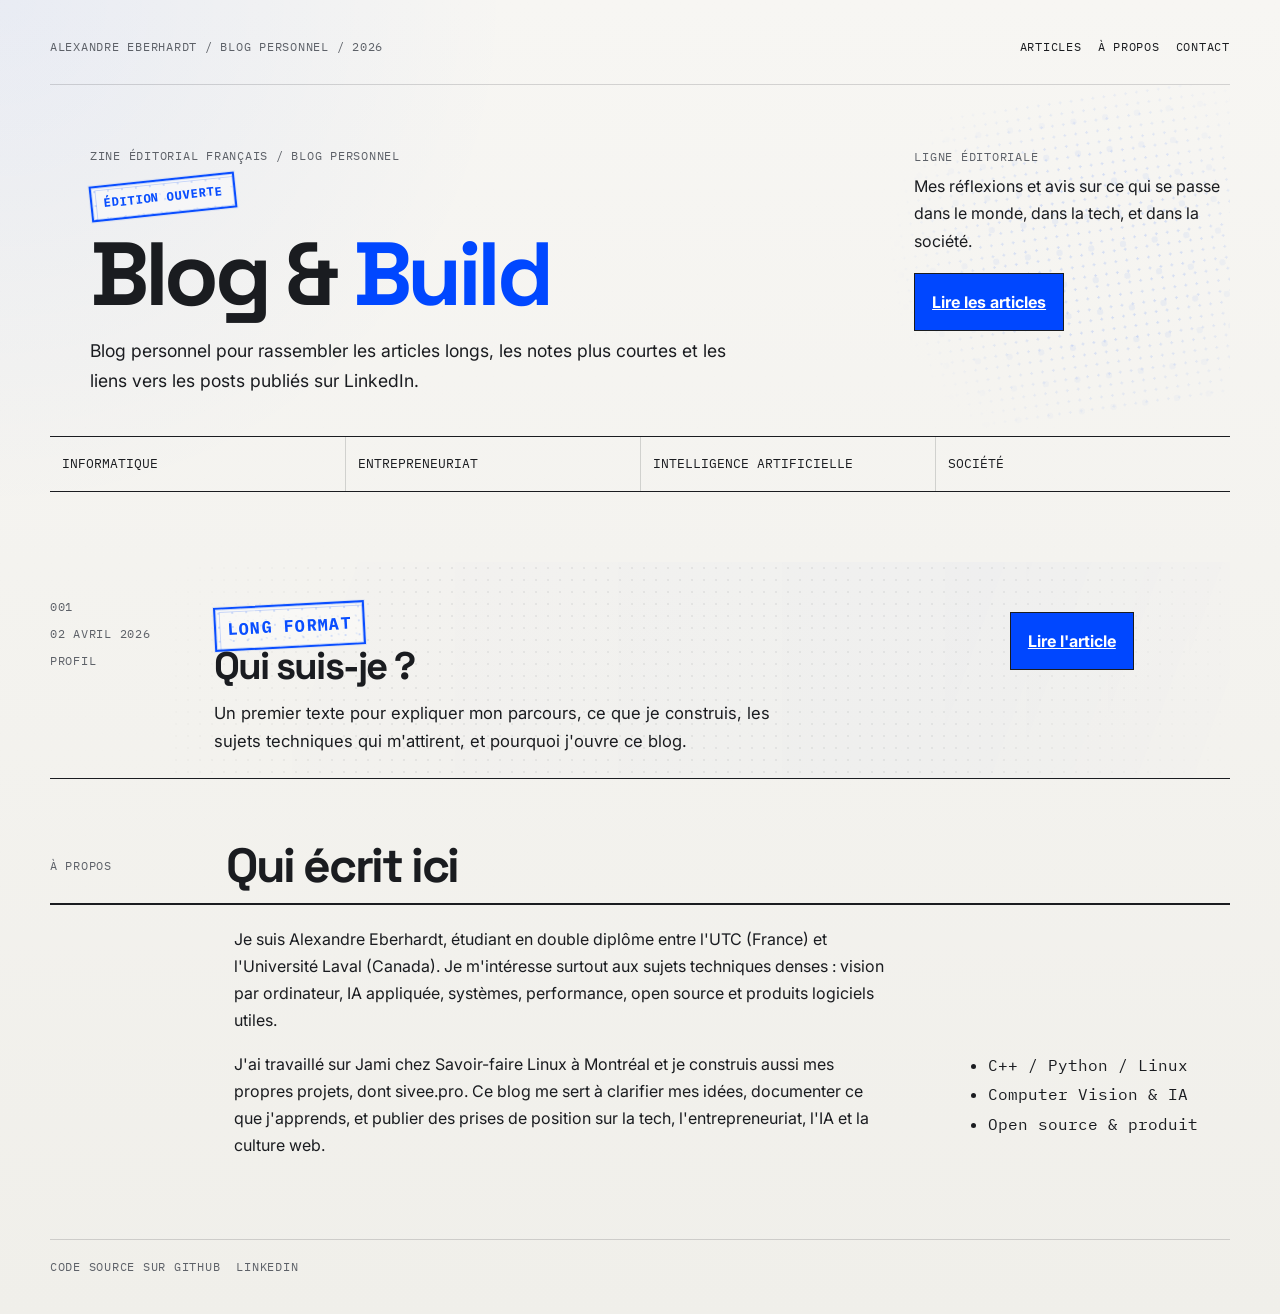
==== commit 32a05bd7: "correction accents et whoami" ====
--- a/index.html
+++ b/index.html
@@ -6,7 +6,7 @@
     <title>Alexandre | Blog & Build</title>
     <meta
       name="description"
-      content="Blog personnel editorial. Articles, notes et liens vers les publications LinkedIn."
+      content="Blog personnel éditorial. Articles, notes et liens vers les publications LinkedIn."
     />
     <link rel="preconnect" href="https://fonts.googleapis.com" />
     <link rel="preconnect" href="https://fonts.gstatic.com" crossorigin />
@@ -23,7 +23,7 @@
       <p class="site-kicker">Alexandre Eberhardt / blog personnel / 2026</p>
       <nav class="site-nav" aria-label="Navigation principale">
         <a href="#articles">Articles</a>
-        <a href="#about">A propos</a>
+        <a href="#about">À propos</a>
         <a href="./contact.html">Contact</a>
       </nav>
     </header>
@@ -31,28 +31,28 @@
     <main>
       <section class="hero">
         <div class="hero-copy">
-          <p class="eyebrow">Zine editorial francais / blog personnelle</p>
-          <p class="stamp stamp-hero">Edition ouverte</p>
+          <p class="eyebrow">Zine éditorial français / blog personnel</p>
+          <p class="stamp stamp-hero">Édition ouverte</p>
           <h1>
             Blog &
             <span>Build</span>
           </h1>
           <p class="hero-lead">
             Blog personnel pour rassembler les articles longs, les notes plus
-            courtes et les liens vers les posts publies sur LinkedIn.
+            courtes et les liens vers les posts publiés sur LinkedIn.
           </p>
         </div>
 
         <div class="hero-note">
-          <p class="meta">Ligne editoriale</p>
+          <p class="meta">Ligne éditoriale</p>
           <p>
-            Mes reflexions et avis sur ce qui se passe dans le monde, dans la tech, et dans la société.
+            Mes réflexions et avis sur ce qui se passe dans le monde, dans la tech, et dans la société.
           </p>
           <a class="button-link" href="#articles">Lire les articles</a>
         </div>
       </section>
 
-      <section class="manifesto-band" aria-label="Ligne editoriale">
+      <section class="manifesto-band" aria-label="Ligne éditoriale">
         <p>Informatique</p>
         <p>Entrepreneuriat</p>
         <p>Intelligence artificielle</p>
@@ -87,21 +87,21 @@
 
       <section class="about-section" id="about">
         <div class="section-heading">
-          <p class="section-label">A propos</p>
-          <h3>Qui ecrit ici</h3>
+          <p class="section-label">À propos</p>
+          <h3>Qui écrit ici</h3>
         </div>
 
         <div class="about-layout">
           <p>
-            Je suis Alexandre Eberhardt, étudiant en double diplome entre
-            l'UTC (France) et l'Universite Laval (Canada). Je m'interesse surtout aux sujets
-            techniques denses : vision par ordinateur, IA appliquee, systemes,
+            Je suis Alexandre Eberhardt, étudiant en double diplôme entre
+            l'UTC (France) et l'Université Laval (Canada). Je m'intéresse surtout aux sujets
+            techniques denses : vision par ordinateur, IA appliquée, systèmes,
             performance, open source et produits logiciels utiles.
           </p>
           <p>
-            J'ai travaille sur Jami chez Savoir-faire Linux a Montreal et je
+            J'ai travaillé sur Jami chez Savoir-faire Linux à Montréal et je
             construis aussi mes propres projets, dont sivee.pro. Ce blog me sert
-            a clarifier mes idees, documenter ce que j'apprends, et publier des
+            à clarifier mes idées, documenter ce que j'apprends, et publier des
             prises de position sur la tech, l'entrepreneuriat, l'IA et la culture
             web.
           </p>
